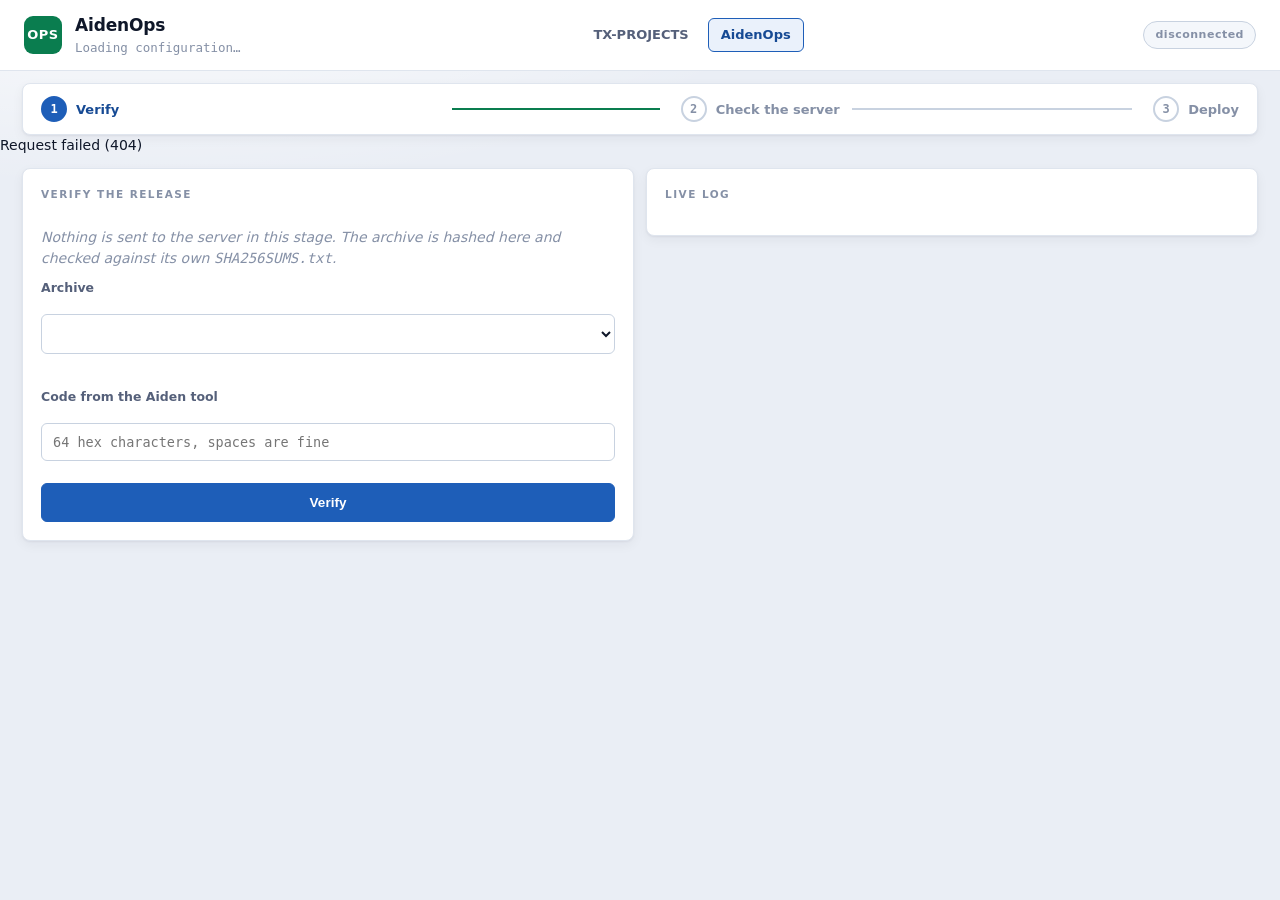
==== static/aidenops.html @ d793b5c1 "Add a separate AidenOps page to the McKesson tool Kept apart from TX-PROJECTS the same way as on the" ====
<!DOCTYPE html>
<html lang="en">
<head>
<meta charset="UTF-8">
<meta name="viewport" content="width=device-width, initial-scale=1.0">
<title>AidenOps — McKesson Deployment Tool</title>
<link rel="stylesheet" href="/static/css/style.css">
</head>
<body>

<header class="topbar">
  <div class="brand">
    <span class="brand-mark brand-mark--ops">OPS</span>
    <div>
      <h1>AidenOps</h1>
      <p class="brand-sub" id="target-host">Loading configuration&hellip;</p>
    </div>
  </div>
  <nav class="navlinks">
    <a class="navlink" href="/">TX-PROJECTS</a>
    <span class="navlink navlink-on" aria-current="page">AidenOps</span>
  </nav>
  <div class="badges">
    <span class="badge badge-dry" id="mode-badge" hidden>DRY RUN</span>
    <span class="badge badge-live" id="live-badge" hidden>LIVE DEPLOYMENT</span>
    <span class="badge badge-conn" id="socket-badge">connecting&hellip;</span>
  </div>
</header>

<!-- stage bar: fills as each stage completes -->
<ol class="stepper" id="stepper">
  <li class="stepper-item" data-stage="1">
    <span class="stepper-dot">1</span><span class="stepper-label">Verify</span>
  </li>
  <li class="stepper-item" data-stage="2">
    <span class="stepper-dot">2</span><span class="stepper-label">Check the server</span>
  </li>
  <li class="stepper-item" data-stage="3">
    <span class="stepper-dot">3</span><span class="stepper-label">Deploy</span>
  </li>
</ol>

<section class="notice notice-bad" id="error" hidden role="alert">
  <p class="notice-title" id="error-message"></p>
</section>

<main class="layout-ops">

  <!-- ═══ stage 1 ═══════════════════════════════════════════════════════ -->
  <section class="panel ops-panel" id="panel-1">
    <h2 class="panel-title">Verify the release</h2>
    <p class="hint">
      Nothing is sent to the server in this stage. The archive is hashed here and
      checked against its own <code>SHA256SUMS.txt</code>.
    </p>

    <label class="field-label" for="archive">Archive</label>
    <select id="archive" class="control"></select>
    <p class="hint" id="incoming-hint"></p>

    <label class="field-label" for="checksum">Code from the Aiden tool</label>
    <input id="checksum" class="control mono" autocomplete="off" spellcheck="false"
           placeholder="64 hex characters, spaces are fine">

    <button type="button" class="btn btn-primary" id="verify">Verify</button>
  </section>

  <!-- ═══ stage 2 ═══════════════════════════════════════════════════════ -->
  <section class="panel ops-panel" id="panel-2" hidden>
    <h2 class="panel-title">What this release contains</h2>
    <dl class="facts" id="release-facts"></dl>

    <h3 class="sub-title">Server checks</h3>
    <ul class="checklist" id="preflight"></ul>

    <button type="button" class="btn btn-primary" id="run-preflight">Check the server</button>
    <button type="button" class="btn btn-ghost" id="back-to-1">Choose another archive</button>
  </section>

  <!-- ═══ stage 3 ═══════════════════════════════════════════════════════ -->
  <section class="panel ops-panel" id="panel-3" hidden>
    <h2 class="panel-title">Deploy</h2>
    <div id="targets"></div>
    <p class="hint">
      The UI bundle is uploaded, extracted beside the live copy, configured, then
      swapped in. If it does not serve correctly afterwards it reverts itself.
    </p>
    <dl class="facts" id="deploy-facts" hidden></dl>
  </section>

  <!-- live log, shared with the TX-PROJECTS page over the same socket -->
  <section class="panel panel-log">
    <h2 class="panel-title">Live log</h2>
    <pre class="logbox" id="log"></pre>
  </section>

</main>

<script src="/static/js/aidenops.js"></script>
</body>
</html>
---- static/css/style.css ----
/* McKesson Deployment Tool — light theme.
   An operations console: the pipeline state and the live log are what the user
   watches during a deployment, so they get the space and the contrast. */

:root {
  --ground: #eaeef5;
  --surface: #ffffff;
  --sunken: #f4f7fb;
  --line: #dfe5ee;
  --line-firm: #c8d2e0;

  --ink: #0f1729;
  --ink-soft: #55607a;
  --ink-faint: #8590a6;

  --brand: #1e5eb8;
  --brand-dark: #164a94;
  --brand-wash: #eaf1fb;

  --ok: #0a7d4f;
  --ok-wash: #e7f5ee;
  --warn: #96620a;
  --warn-wash: #fdf3e3;
  --bad: #b4271b;
  --bad-wash: #fdeeec;
  --violet: #6d3fc4;

  --mono: "Cascadia Mono", "Consolas", "SF Mono", Menlo, monospace;
  --r: 8px;
  --shadow: 0 1px 2px rgba(15, 23, 41, .05), 0 4px 12px rgba(15, 23, 41, .05);
}

* { box-sizing: border-box; margin: 0; padding: 0; }

body {
  background:
    radial-gradient(1100px 420px at 12% -8%, #fff 0%, rgba(255, 255, 255, 0) 62%),
    var(--ground);
  color: var(--ink);
  font: 14px/1.5 "Segoe UI", system-ui, -apple-system, sans-serif;
  min-height: 100vh;
  -webkit-font-smoothing: antialiased;
}

/* ---------------------------------------------------------------- topbar */
.topbar {
  display: flex; align-items: center; justify-content: space-between;
  gap: 16px; flex-wrap: wrap;
  padding: 13px 24px;
  background: var(--surface);
  border-bottom: 1px solid var(--line);
}

.brand { display: flex; align-items: center; gap: 13px; }

.brand-mark {
  display: grid; place-items: center;
  width: 38px; height: 38px; border-radius: 9px;
  background: linear-gradient(150deg, var(--brand) 0%, #17407e 100%);
  color: #fff; font-weight: 700; font-size: 13px; letter-spacing: .5px;
}

.topbar h1 { font-size: 17px; font-weight: 650; letter-spacing: -.01em; }
.brand-sub { color: var(--ink-faint); font-size: 12.5px; font-family: var(--mono); }

.badges { display: flex; align-items: center; gap: 8px; }

.badge {
  padding: 5px 11px; border-radius: 999px;
  font-size: 11px; font-weight: 700; letter-spacing: .5px;
  border: 1px solid transparent;
}

.badge-dry  { background: var(--warn-wash); color: var(--warn); border-color: #eccd93; }
.badge-live { background: var(--bad-wash);  color: var(--bad);  border-color: #f0bdb7; }
.badge-conn { background: var(--sunken); color: var(--ink-faint); border-color: var(--line-firm); }
.badge-conn.online  { background: var(--ok-wash); color: var(--ok); border-color: #a9d8c3; }
.badge-conn.offline { background: var(--bad-wash); color: var(--bad); border-color: #f0bdb7; }

/* ---------------------------------------------------------------- layout */
.layout {
  display: grid; grid-template-columns: 380px 1fr;
  gap: 16px; padding: 16px 24px 28px; align-items: start;
}

@media (max-width: 1000px) { .layout { grid-template-columns: 1fr; } }

.panel {
  background: var(--surface);
  border: 1px solid var(--line);
  border-radius: var(--r);
  box-shadow: var(--shadow);
  padding: 18px;
}

.panel-wide { min-width: 0; }

.panel-title {
  font-size: 10.5px; font-weight: 700; letter-spacing: .14em;
  text-transform: uppercase; color: var(--ink-faint);
  margin-bottom: 14px;
}

.panel-subtitle { font-size: 13px; font-weight: 650; margin-bottom: 10px; }
.divider { height: 1px; background: var(--line); margin: 18px 0; }

/* ---------------------------------------------------------------- form */
.field-label {
  display: block; margin: 14px 0 6px;
  font-size: 12.5px; font-weight: 600; color: var(--ink-soft);
}
.field-label:first-of-type { margin-top: 0; }
.hint { font-weight: 400; font-style: italic; color: var(--ink-faint); }

.control {
  width: 100%; padding: 10px 11px;
  background: var(--surface); color: var(--ink);
  border: 1px solid var(--line-firm); border-radius: 6px;
  font-size: 13.5px; font-family: inherit;
}
.control:hover { border-color: var(--brand); }
.control:focus { outline: 2px solid var(--brand); outline-offset: 1px; border-color: var(--brand); }
textarea.control { resize: vertical; word-break: break-all; font-family: var(--mono); }
.mono { font-family: var(--mono); }

.btn {
  width: 100%; margin-top: 12px; padding: 11px 14px;
  border: 1px solid transparent; border-radius: 6px;
  font-size: 13.5px; font-weight: 600; cursor: pointer;
  transition: background .14s ease, border-color .14s ease;
}
.btn:disabled { opacity: .45; cursor: not-allowed; }
.btn-primary { background: var(--brand); color: #fff; border-color: var(--brand); }
.btn-primary:not(:disabled):hover { background: var(--brand-dark); }
.btn-secondary { background: var(--surface); color: var(--brand); border-color: var(--line-firm); }
.btn-secondary:not(:disabled):hover { background: var(--brand-wash); border-color: var(--brand); }
.btn-danger { background: var(--bad); color: #fff; border-color: var(--bad); }
.btn-ghost { background: transparent; color: var(--ink-soft); border-color: var(--line-firm); }
.btn-ghost:hover { color: var(--ink); background: var(--sunken); }

.checkbox {
  display: flex; align-items: center; gap: 8px; margin-top: 14px;
  font-size: 12.5px; color: var(--ink-soft); cursor: pointer;
}
.checkbox.inline { margin: 0; }
.checkbox input { accent-color: var(--brand); }

.message { margin-top: 10px; padding: 9px 11px; border-radius: 6px; font-size: 12.5px; word-break: break-word; }
.message.ok    { background: var(--ok-wash);  color: var(--ok);  border: 1px solid #a9d8c3; }
.message.error { background: var(--bad-wash); color: var(--bad); border: 1px solid #f0bdb7; }
.footnote { margin-top: 10px; font-size: 11.5px; color: var(--ink-faint); text-align: center; }

/* ---------------------------------------------------------------- info */
.info { display: grid; grid-template-columns: 128px 1fr; gap: 7px 10px; font-size: 12.5px; }
.info dt { color: var(--ink-faint); }
.info dd { word-break: break-all; font-variant-numeric: tabular-nums; }
.info dd.ok   { color: var(--ok); }
.info dd.err  { color: var(--bad); }
.info dd.warn { color: var(--warn); }
.info dt .hint { font-size: 10px; text-transform: none; }

/* ---------------------------------------------------------------- last run */
.last {
  padding: 13px 15px; margin-bottom: 18px;
  background: var(--sunken);
  border: 1px solid var(--line); border-radius: 6px;
}
.last-head { display: flex; align-items: center; justify-content: space-between; gap: 12px; margin-bottom: 10px; }
.last-head .panel-title { margin-bottom: 0; }

.pill {
  padding: 3px 10px; border-radius: 999px;
  font-size: 10.5px; font-weight: 700; letter-spacing: .5px;
  border: 1px solid transparent;
}
.pill.success { background: var(--ok-wash);  color: var(--ok);   border-color: #a9d8c3; }
.pill.failed  { background: var(--bad-wash); color: var(--bad);  border-color: #f0bdb7; }
.pill.dry     { background: var(--warn-wash); color: var(--warn); border-color: #eccd93; }

.last-facts {
  display: grid; grid-template-columns: repeat(auto-fit, minmax(190px, 1fr));
  gap: 8px 20px; font-size: 12.5px;
}
.last-facts dt {
  font-size: 10px; font-weight: 700; letter-spacing: .09em;
  text-transform: uppercase; color: var(--ink-faint);
}
.last-facts dd { word-break: break-all; font-variant-numeric: tabular-nums; }
.last-error { margin-top: 10px; font-size: 12.5px; color: var(--bad); }

/* ---------------------------------------------------------------- pipeline */
.pipeline { list-style: none; display: flex; flex-wrap: wrap; gap: 6px; margin-bottom: 20px; }

.stage {
  display: flex; align-items: center; gap: 7px;
  padding: 6px 11px; border-radius: 999px;
  background: var(--sunken); border: 1px solid var(--line);
  font-size: 12px; color: var(--ink-faint);
}
.stage-icon { width: 13px; text-align: center; font-weight: 700; }
.stage.running   { background: var(--brand-wash); border-color: #b6cff0; color: var(--brand); font-weight: 600; }
.stage.running .stage-icon { animation: spin 1s linear infinite; display: inline-block; }
.stage.completed { background: var(--ok-wash); border-color: #a9d8c3; color: var(--ok); }
.stage.failed    { background: var(--bad-wash); border-color: #f0bdb7; color: var(--bad); font-weight: 600; }
.stage.skipped   { opacity: .5; }
@keyframes spin { to { transform: rotate(360deg); } }
@media (prefers-reduced-motion: reduce) { .stage.running .stage-icon { animation: none; } }

/* ---------------------------------------------------------------- logs */
.log-header { display: flex; align-items: center; justify-content: space-between; gap: 12px; }
.log-header .panel-title { margin-bottom: 0; }
.log-actions { display: flex; align-items: center; gap: 12px; }
.log-actions .btn { width: auto; margin: 0; padding: 5px 11px; font-size: 11.5px; }

.terminal {
  margin-top: 12px; height: 440px; overflow: auto; padding: 13px 15px;
  background: var(--sunken);
  border: 1px solid var(--line);
  border-radius: 6px;
  font-family: var(--mono); font-size: 12.5px; line-height: 1.65;
  white-space: pre-wrap; word-break: break-word;
  color: var(--ink);
}
.terminal-sm { height: 140px; margin-top: 12px; }

.log-line { display: block; }
.log-time { color: var(--ink-faint); margin-right: 8px; }
.log-info    { color: var(--ink); }
.log-success { color: var(--ok); font-weight: 600; }
.log-warn    { color: var(--warn); }
.log-error   { color: var(--bad); font-weight: 600; }
.log-journal { color: var(--brand); }
.log-applog  { color: #0b6b57; }
.log-stage   { color: var(--violet); font-weight: 600; }

/* ---------------------------------------------------------------- modal */
.overlay {
  position: fixed; inset: 0; display: grid; place-items: center;
  background: rgba(15, 23, 41, .45); padding: 20px; z-index: 50;
}
.overlay[hidden] { display: none; }

.modal {
  width: min(560px, 100%);
  background: var(--surface); border: 1px solid var(--line);
  border-radius: var(--r); padding: 22px;
  box-shadow: 0 12px 40px rgba(15, 23, 41, .18);
}
.modal-title { font-size: 17px; font-weight: 650; margin-bottom: 8px; color: var(--bad); }
.modal-text { font-size: 13px; color: var(--ink-soft); margin-bottom: 14px; }

.conflict-list { display: grid; gap: 8px; }
.conflict-row {
  display: grid; grid-template-columns: auto 1fr; gap: 4px 14px;
  padding: 10px 12px; background: var(--sunken);
  border: 1px solid var(--line); border-radius: 6px;
  font-family: var(--mono); font-size: 12px; cursor: pointer;
}
.conflict-row.selected { border-color: var(--brand); background: var(--brand-wash); }
.conflict-row span:nth-child(odd) { color: var(--ink-faint); }
.modal-actions { display: flex; gap: 10px; margin-top: 18px; }
.modal-actions .btn { margin-top: 0; }

/* ================================================================ AidenOps
   A separate page. Shares the tokens and the panel shell; shares no layout
   with the deployment pipeline, which has nothing in common with this flow.
   All selectors are new names so they cannot collide with the rules above. */

/* Author display rules beat the user-agent [hidden] rule regardless of
   specificity, so any element given both a layout class and the hidden
   attribute stays laid out. State it once. */
[hidden] { display: none !important; }

.brand-mark--ops { background: var(--ok); }

.navlinks { display: flex; align-items: center; gap: 6px; }

.navlink {
  padding: 6px 12px;
  border-radius: 6px;
  font-size: 13px;
  font-weight: 600;
  color: var(--ink-soft);
  text-decoration: none;
  border: 1px solid transparent;
}

.navlink:hover { background: var(--brand-wash); color: var(--brand-dark); }

.navlink-on {
  background: var(--brand-wash);
  border-color: var(--brand);
  color: var(--brand-dark);
  cursor: default;
}

/* ---- stage bar ---- */

.stepper {
  display: flex;
  align-items: center;
  margin: 12px 22px 0;
  padding: 12px 18px;
  list-style: none;
  background: var(--surface);
  border: 1px solid var(--line);
  border-radius: var(--r);
  box-shadow: var(--shadow);
}

.stepper-item {
  display: flex;
  align-items: center;
  gap: 9px;
  flex: 1;
  min-width: 0;
  color: var(--ink-faint);
}

.stepper-item + .stepper-item::before {
  content: "";
  flex: 1;
  height: 2px;
  background: var(--line-firm);
  margin: 0 12px;
}

.stepper-item.is-done + .stepper-item::before,
.stepper-item.is-current + .stepper-item::before { background: var(--ok); }

.stepper-dot {
  display: grid;
  place-items: center;
  flex: none;
  width: 26px; height: 26px;
  border-radius: 50%;
  border: 2px solid var(--line-firm);
  background: var(--surface);
  font-family: var(--mono);
  font-size: 12px;
  font-weight: 700;
}

.stepper-label { font-size: 13px; font-weight: 600; white-space: nowrap; }

.stepper-item.is-current { color: var(--brand-dark); }
.stepper-item.is-current .stepper-dot {
  border-color: var(--brand);
  background: var(--brand);
  color: #fff;
}

.stepper-item.is-done { color: var(--ok); }
.stepper-item.is-done .stepper-dot {
  border-color: var(--ok);
  background: var(--ok);
  color: #fff;
  font-size: 0;
}
.stepper-item.is-done .stepper-dot::after { content: "\2713"; font-size: 14px; line-height: 1; }

@media (max-width: 640px) {
  .stepper-label { display: none; }
  .stepper-item { flex: none; }
}

/* ---- layout ---- */

.layout-ops {
  display: grid;
  grid-template-columns: minmax(0, 1fr) minmax(0, 1fr);
  gap: 12px;
  padding: 12px 22px 22px;
  align-items: start;
}

@media (max-width: 900px) { .layout-ops { grid-template-columns: 1fr; } }

.ops-panel { display: flex; flex-direction: column; gap: 10px; }

.sub-title {
  margin: 6px 0 0;
  font-size: 12px;
  font-weight: 700;
  letter-spacing: .06em;
  text-transform: uppercase;
  color: var(--ink-faint);
}

/* ---- server checks ---- */

.checklist { margin: 0; padding: 0; list-style: none; display: flex; flex-direction: column; }

.check {
  display: grid;
  grid-template-columns: minmax(0, 160px) minmax(0, 1fr);
  gap: 4px 12px;
  padding: 7px 0;
  border-top: 1px solid var(--line);
  font-size: 13px;
}

.check:first-child { border-top: none; }
.check-name { font-weight: 600; }
.check-detail { font-family: var(--mono); font-size: 12px; color: var(--ink-soft); overflow-wrap: anywhere; }
.check-ok .check-name { color: var(--ok); }
.check-bad .check-name { color: var(--bad); }

.check-warn {
  grid-column: 2;
  font-family: var(--mono);
  font-size: 11.5px;
  color: var(--warn);
}

/* ---- deploy targets ---- */

.target {
  display: flex;
  flex-direction: column;
  gap: 7px;
  padding: 11px 0;
  border-top: 1px solid var(--line);
}

.target:first-child { border-top: none; padding-top: 0; }
.target-label { margin: 0; font-size: 13px; font-weight: 700; }
.target-file { margin: 0; font-size: 12px; overflow-wrap: anywhere; color: var(--ink-soft); }

.notice-inline {
  margin: 0;
  padding: 7px 10px;
  background: var(--warn-wash);
  border: 1px solid var(--warn);
  border-radius: 6px;
  font-size: 12.5px;
  color: var(--warn);
}

.target .btn { align-self: flex-start; }
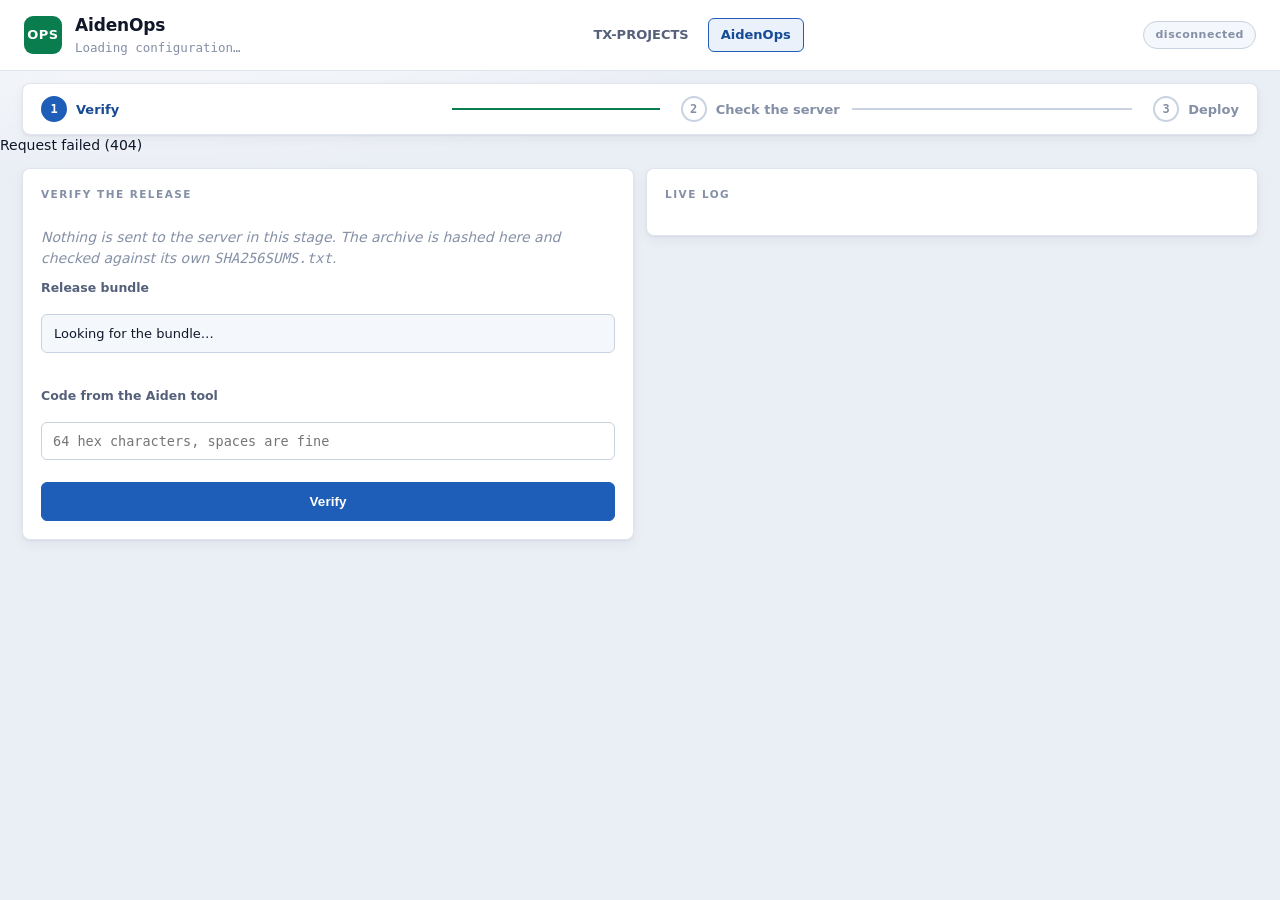
==== commit 4dd364de: "One fixed bundle name, and no dropdown The Aiden tool publishes as opsBinaries.zip, so there is exac" ====
--- a/static/aidenops.html
+++ b/static/aidenops.html
@@ -54,8 +54,8 @@
       checked against its own <code>SHA256SUMS.txt</code>.
     </p>
 
-    <label class="field-label" for="archive">Archive</label>
-    <select id="archive" class="control"></select>
+    <label class="field-label">Release bundle</label>
+    <div class="bundle" id="bundle">Looking for the bundle&hellip;</div>
     <p class="hint" id="incoming-hint"></p>
 
     <label class="field-label" for="checksum">Code from the Aiden tool</label>
--- a/static/css/style.css
+++ b/static/css/style.css
@@ -438,3 +438,58 @@
 }
 
 .target .btn { align-self: flex-start; }
+
+/* ---- confirmation and recovery ---- */
+
+.confirm, .runbook {
+  margin-top: 10px;
+  padding: 11px 13px;
+  border-radius: 6px;
+  font-size: 13px;
+}
+
+.confirm { background: var(--warn-wash); border: 1px solid var(--warn); }
+.runbook { background: var(--bad-wash); border: 1px solid var(--bad); }
+
+.confirm-title { margin: 0 0 6px; font-weight: 700; color: var(--warn); }
+.confirm-head { margin: 8px 0 3px; font-weight: 600; }
+.confirm-list { margin: 0 0 8px; padding-left: 18px; font-family: var(--mono); font-size: 12px; }
+.confirm-bad { color: var(--bad); font-weight: 700; }
+
+.runbook-title { margin: 0 0 8px; font-weight: 700; color: var(--bad); }
+
+.runbook-body {
+  margin: 0;
+  padding: 9px 11px;
+  background: #0f1729;
+  color: #d7e2f5;
+  border-radius: 5px;
+  font-family: var(--mono);
+  font-size: 11.5px;
+  line-height: 1.5;
+  white-space: pre-wrap;
+  word-break: break-word;
+  overflow-x: auto;
+}
+
+/* ---- the release bundle, reported rather than chosen ---- */
+
+.bundle {
+  display: flex;
+  flex-wrap: wrap;
+  align-items: baseline;
+  gap: 4px 14px;
+  padding: 9px 12px;
+  background: var(--sunken);
+  border: 1px solid var(--line-firm);
+  border-radius: 6px;
+  font-size: 13px;
+}
+
+.bundle-meta { color: var(--ink-soft); font-size: 12px; }
+
+.bundle-missing {
+  background: var(--warn-wash);
+  border-color: var(--warn);
+  color: var(--warn);
+}
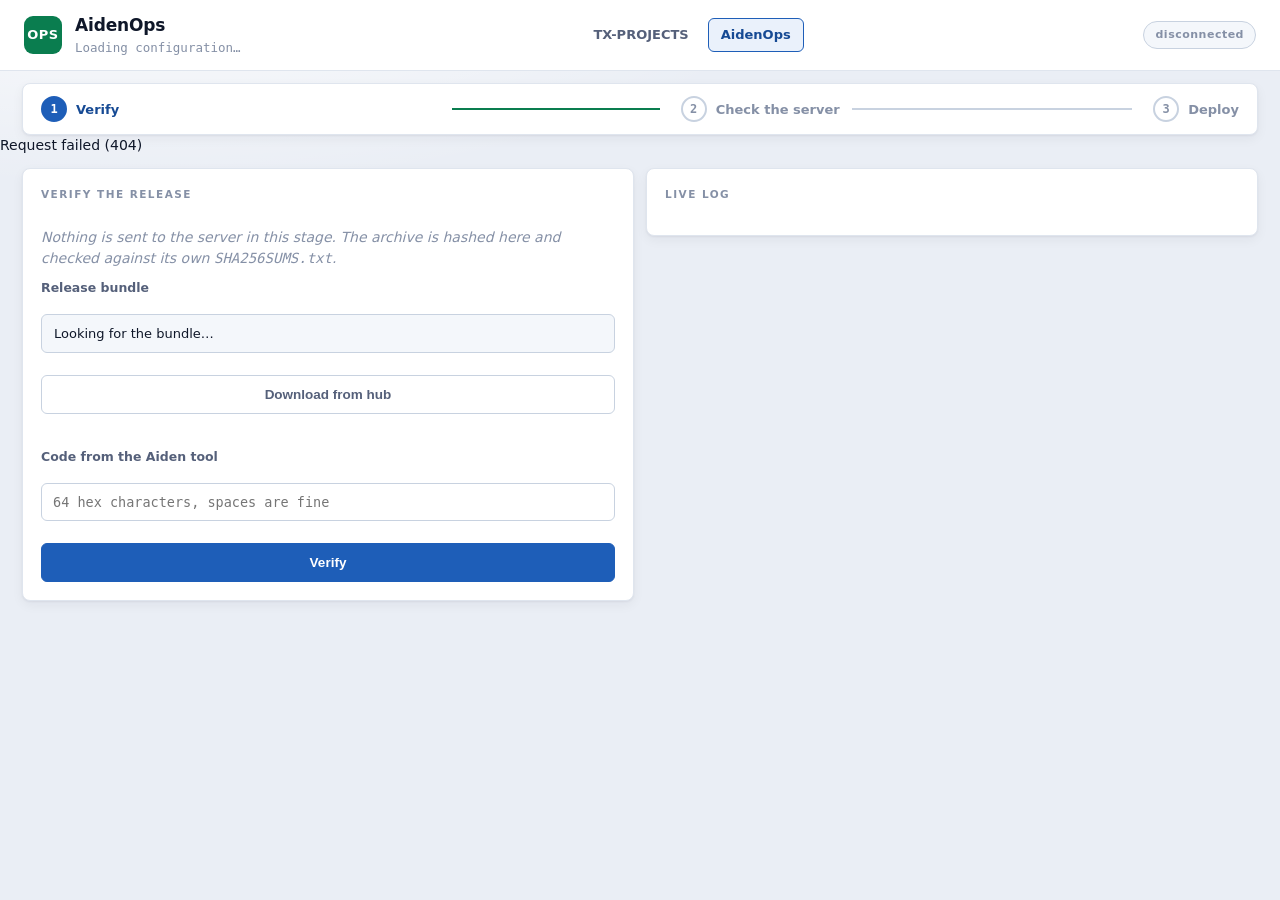
==== commit db567e55: "Fetch the bundle from the hub, and show the published name on the hub panel Two fixes, one of them a" ====
--- a/static/aidenops.html
+++ b/static/aidenops.html
@@ -56,7 +56,10 @@
 
     <label class="field-label">Release bundle</label>
     <div class="bundle" id="bundle">Looking for the bundle&hellip;</div>
-    <p class="hint" id="incoming-hint"></p>
+    <div class="bundle-actions">
+      <button type="button" class="btn btn-ghost" id="fetch">Download from hub</button>
+      <span class="hint" id="incoming-hint"></span>
+    </div>
 
     <label class="field-label" for="checksum">Code from the Aiden tool</label>
     <input id="checksum" class="control mono" autocomplete="off" spellcheck="false"
--- a/static/css/style.css
+++ b/static/css/style.css
@@ -493,3 +493,12 @@
   border-color: var(--warn);
   color: var(--warn);
 }
+
+.bundle-actions {
+  display: flex;
+  flex-wrap: wrap;
+  align-items: center;
+  gap: 10px;
+}
+
+.bundle-actions .hint { margin: 0; }
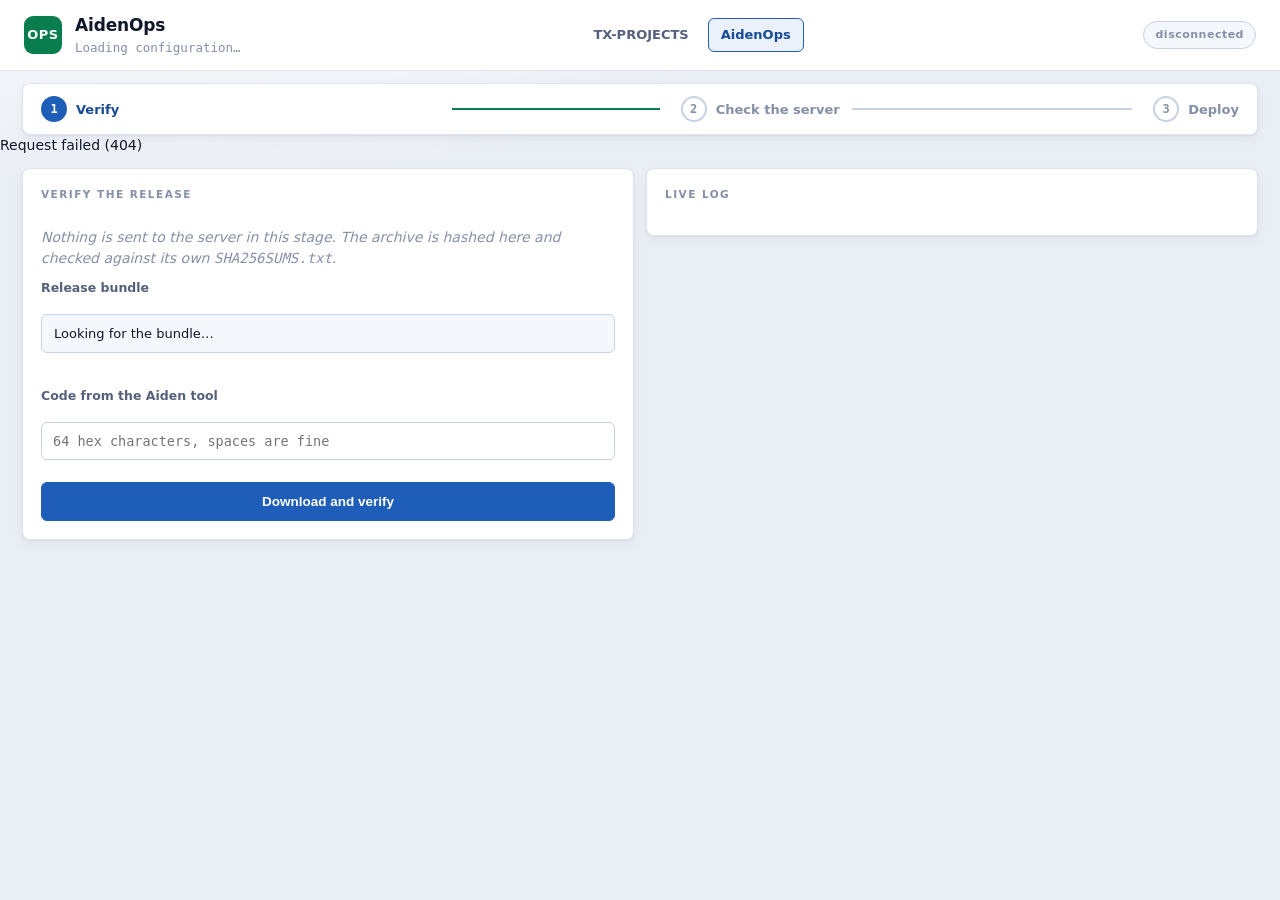
==== commit 93dc37f5: "Fix three faults the first real preflight exposed Running it against the server for the first time f" ====
--- a/static/aidenops.html
+++ b/static/aidenops.html
@@ -56,16 +56,13 @@
 
     <label class="field-label">Release bundle</label>
     <div class="bundle" id="bundle">Looking for the bundle&hellip;</div>
-    <div class="bundle-actions">
-      <button type="button" class="btn btn-ghost" id="fetch">Download from hub</button>
-      <span class="hint" id="incoming-hint"></span>
-    </div>
+    <p class="hint" id="incoming-hint"></p>
 
     <label class="field-label" for="checksum">Code from the Aiden tool</label>
     <input id="checksum" class="control mono" autocomplete="off" spellcheck="false"
            placeholder="64 hex characters, spaces are fine">
 
-    <button type="button" class="btn btn-primary" id="verify">Verify</button>
+    <button type="button" class="btn btn-primary" id="verify">Download and verify</button>
   </section>
 
   <!-- ═══ stage 2 ═══════════════════════════════════════════════════════ -->
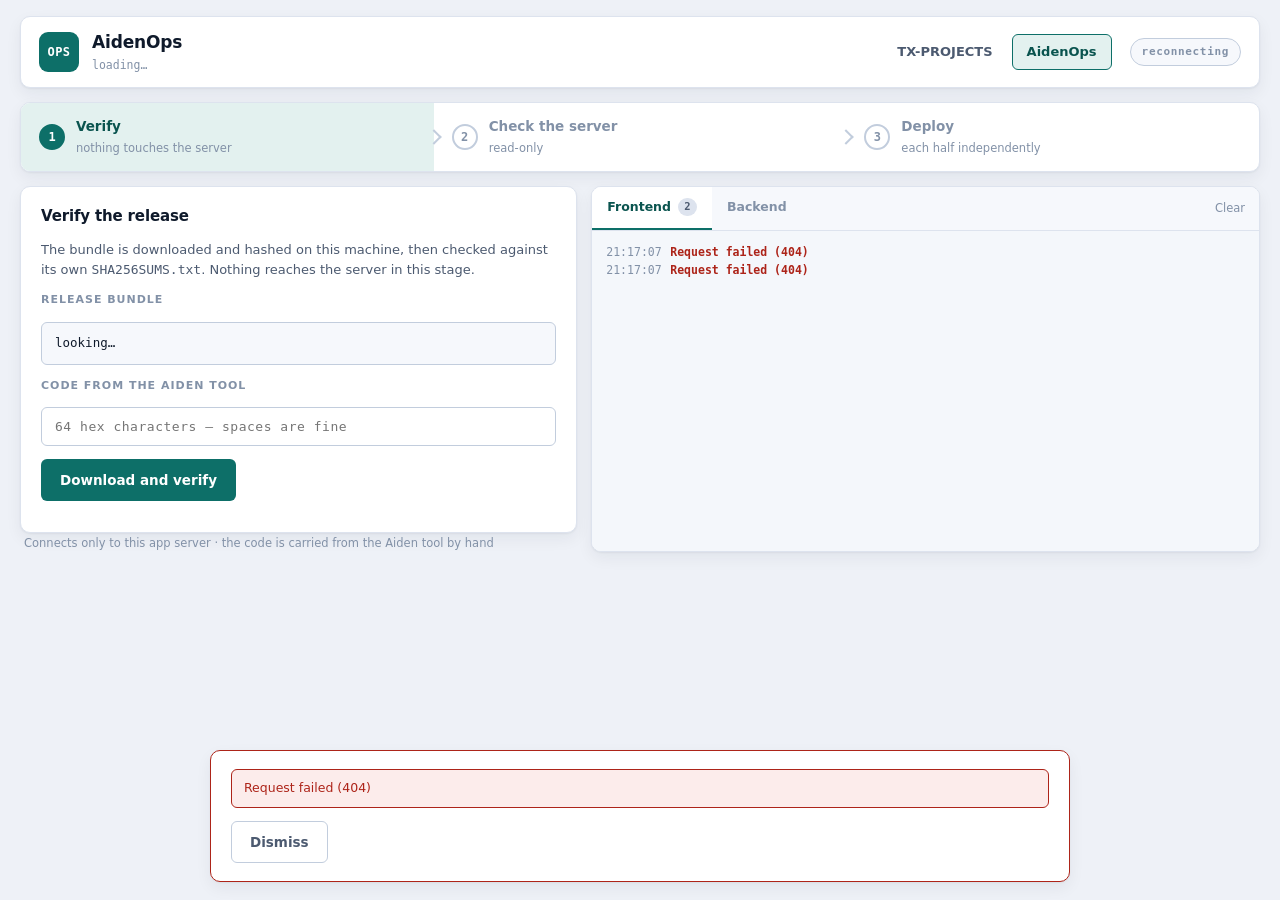
==== commit 82a0298f: "Redesign the AidenOps page: split log tabs, light theme, responsive The deploy page put the frontend" ====
--- a/static/aidenops.html
+++ b/static/aidenops.html
@@ -4,97 +4,121 @@
 <meta charset="UTF-8">
 <meta name="viewport" content="width=device-width, initial-scale=1.0">
 <title>AidenOps — McKesson Deployment Tool</title>
-<link rel="stylesheet" href="/static/css/style.css">
+<link rel="icon" href="data:image/svg+xml,<svg xmlns='http://www.w3.org/2000/svg' viewBox='0 0 16 16'><rect width='16' height='16' rx='3' fill='%230d6f68'/><path d='M3 11.5l4-7 3 5 1.5-2.5 1.5 4.5z' fill='white'/></svg>">
+<link rel="stylesheet" href="/static/css/aidenops.css">
 </head>
 <body>
+<div class="shell">
 
-<header class="topbar">
-  <div class="brand">
-    <span class="brand-mark brand-mark--ops">OPS</span>
+  <header class="top">
+    <div class="top__brand">
+      <span class="top__mark" aria-hidden="true">OPS</span>
+      <div>
+        <h1 class="top__title">AidenOps</h1>
+        <p class="top__where" id="where">loading&hellip;</p>
+      </div>
+    </div>
+
+    <nav class="tabs-page">
+      <a href="/">TX-PROJECTS</a>
+      <span class="is-here" aria-current="page">AidenOps</span>
+    </nav>
+
+    <span class="pill pill--dry" id="pill-dry" hidden>DRY RUN</span>
+    <span class="pill pill--live" id="pill-live" hidden>LIVE</span>
+    <span class="pill pill--conn" id="pill-socket">connecting</span>
+  </header>
+
+  <ol class="rail" id="rail">
+    <li class="rail__step" data-stage="1">
+      <span class="rail__n">1</span>
+      <span>
+        <span class="rail__label">Verify</span><br>
+        <span class="rail__note">nothing touches the server</span>
+      </span>
+    </li>
+    <li class="rail__step" data-stage="2">
+      <span class="rail__n">2</span>
+      <span>
+        <span class="rail__label">Check the server</span><br>
+        <span class="rail__note">read-only</span>
+      </span>
+    </li>
+    <li class="rail__step" data-stage="3">
+      <span class="rail__n">3</span>
+      <span>
+        <span class="rail__label">Deploy</span><br>
+        <span class="rail__note">each half independently</span>
+      </span>
+    </li>
+  </ol>
+
+  <div class="work">
+
+    <!-- ═══ left: whichever stage is active ═══════════════════════════════ -->
     <div>
-      <h1>AidenOps</h1>
-      <p class="brand-sub" id="target-host">Loading configuration&hellip;</p>
+
+      <section class="card" id="panel-1">
+        <h2 class="card__title">Verify the release</h2>
+        <p class="card__lead">
+          The bundle is downloaded and hashed on this machine, then checked
+          against its own <code>SHA256SUMS.txt</code>. Nothing reaches the
+          server in this stage.
+        </p>
+
+        <span class="label">Release bundle</span>
+        <div class="file" id="file">looking&hellip;</div>
+
+        <span class="label">Code from the Aiden tool</span>
+        <input id="code" class="code-input" autocomplete="off" spellcheck="false"
+               placeholder="64 hex characters — spaces are fine">
+
+        <button type="button" class="btn btn--go" id="verify">Download and verify</button>
+        <p class="hint" id="where-hint"></p>
+      </section>
+
+      <section class="card" id="panel-2" hidden>
+        <h2 class="card__title">What this release contains</h2>
+        <dl class="facts" id="release-facts"></dl>
+
+        <span class="label">Server checks</span>
+        <ul class="checks" id="checks">
+          <li class="hint">Not run yet.</li>
+        </ul>
+
+        <div>
+          <button type="button" class="btn btn--go" id="check">Check the server</button>
+          <button type="button" class="btn btn--quiet" id="back-1">Start again</button>
+        </div>
+      </section>
+
+      <section class="card" id="panel-3" hidden>
+        <h2 class="card__title">Deploy</h2>
+        <div id="targets"></div>
+        <dl class="facts" id="outcome" hidden></dl>
+        <div id="aftermath"></div>
+        <button type="button" class="btn btn--quiet" id="back-2">Back to the checks</button>
+      </section>
+
+      <p class="foot">
+        Connects only to this app server &middot; the code is carried from the
+        Aiden tool by hand
+      </p>
     </div>
+
+    <!-- ═══ right: the console ════════════════════════════════════════════ -->
+    <section class="console">
+      <div class="console__bar" id="console-tabs" role="tablist"></div>
+      <pre class="console__body" id="console-body"></pre>
+    </section>
+
   </div>
-  <nav class="navlinks">
-    <a class="navlink" href="/">TX-PROJECTS</a>
-    <span class="navlink navlink-on" aria-current="page">AidenOps</span>
-  </nav>
-  <div class="badges">
-    <span class="badge badge-dry" id="mode-badge" hidden>DRY RUN</span>
-    <span class="badge badge-live" id="live-badge" hidden>LIVE DEPLOYMENT</span>
-    <span class="badge badge-conn" id="socket-badge">connecting&hellip;</span>
-  </div>
-</header>
+</div>
 
-<!-- stage bar: fills as each stage completes -->
-<ol class="stepper" id="stepper">
-  <li class="stepper-item" data-stage="1">
-    <span class="stepper-dot">1</span><span class="stepper-label">Verify</span>
-  </li>
-  <li class="stepper-item" data-stage="2">
-    <span class="stepper-dot">2</span><span class="stepper-label">Check the server</span>
-  </li>
-  <li class="stepper-item" data-stage="3">
-    <span class="stepper-dot">3</span><span class="stepper-label">Deploy</span>
-  </li>
-</ol>
-
-<section class="notice notice-bad" id="error" hidden role="alert">
-  <p class="notice-title" id="error-message"></p>
+<section class="card" id="error-card" hidden role="alert">
+  <p class="note note--bad" id="error-text"></p>
+  <button type="button" class="btn btn--quiet" id="error-dismiss">Dismiss</button>
 </section>
-
-<main class="layout-ops">
-
-  <!-- ═══ stage 1 ═══════════════════════════════════════════════════════ -->
-  <section class="panel ops-panel" id="panel-1">
-    <h2 class="panel-title">Verify the release</h2>
-    <p class="hint">
-      Nothing is sent to the server in this stage. The archive is hashed here and
-      checked against its own <code>SHA256SUMS.txt</code>.
-    </p>
-
-    <label class="field-label">Release bundle</label>
-    <div class="bundle" id="bundle">Looking for the bundle&hellip;</div>
-    <p class="hint" id="incoming-hint"></p>
-
-    <label class="field-label" for="checksum">Code from the Aiden tool</label>
-    <input id="checksum" class="control mono" autocomplete="off" spellcheck="false"
-           placeholder="64 hex characters, spaces are fine">
-
-    <button type="button" class="btn btn-primary" id="verify">Download and verify</button>
-  </section>
-
-  <!-- ═══ stage 2 ═══════════════════════════════════════════════════════ -->
-  <section class="panel ops-panel" id="panel-2" hidden>
-    <h2 class="panel-title">What this release contains</h2>
-    <dl class="facts" id="release-facts"></dl>
-
-    <h3 class="sub-title">Server checks</h3>
-    <ul class="checklist" id="preflight"></ul>
-
-    <button type="button" class="btn btn-primary" id="run-preflight">Check the server</button>
-    <button type="button" class="btn btn-ghost" id="back-to-1">Choose another archive</button>
-  </section>
-
-  <!-- ═══ stage 3 ═══════════════════════════════════════════════════════ -->
-  <section class="panel ops-panel" id="panel-3" hidden>
-    <h2 class="panel-title">Deploy</h2>
-    <div id="targets"></div>
-    <p class="hint">
-      The UI bundle is uploaded, extracted beside the live copy, configured, then
-      swapped in. If it does not serve correctly afterwards it reverts itself.
-    </p>
-    <dl class="facts" id="deploy-facts" hidden></dl>
-  </section>
-
-  <!-- live log, shared with the TX-PROJECTS page over the same socket -->
-  <section class="panel panel-log">
-    <h2 class="panel-title">Live log</h2>
-    <pre class="logbox" id="log"></pre>
-  </section>
-
-</main>
 
 <script src="/static/js/aidenops.js"></script>
 </body>
--- a/static/css/aidenops.css
+++ b/static/css/aidenops.css
@@ -0,0 +1,683 @@
+/* AidenOps deployment console.
+ *
+ * Its own stylesheet, loaded only by /aidenops. The TX-PROJECTS page shares
+ * nothing with it, so nothing here can affect a deployment path in daily use.
+ *
+ * Light throughout, including the log panel. A dark console would be the
+ * conventional choice for monospace output, but this is a single-theme light
+ * design by instruction, and a tinted panel with coloured severity marks reads
+ * just as well without breaking that.
+ *
+ * This is an operations console: it is scanned and operated, not read. So state
+ * is encoded in shape as well as colour - a filled dot, a chip, a rule - and the
+ * log panel gets the space, because during a deployment it is the whole screen
+ * that matters.
+ */
+
+:root {
+  /* Cool, slightly blue-biased neutrals - chosen, not inherited grey. */
+  --ground: #eef1f7;
+  --surface: #ffffff;
+  --sunken: #f6f8fc;
+  --console: #f4f7fb;
+  --line: #dde3ee;
+  --line-firm: #c2cddd;
+
+  --ink: #0f1a2b;
+  --ink-soft: #4c5a70;
+  --ink-faint: #8291a7;
+
+  /* Teal is AidenOps. The Java page is blue, so the two are never mistaken
+     for each other at a glance - which matters when one is live. */
+  --accent: #0d6f68;
+  --accent-deep: #0a544f;
+  --accent-wash: #e3f1ef;
+
+  --ok: #0a7d4f;
+  --ok-wash: #e6f4ec;
+  --warn: #8a5a00;
+  --warn-wash: #fcf3e1;
+  --bad: #ad2419;
+  --bad-wash: #fceceb;
+
+  --mono: "Cascadia Mono", "Consolas", "SF Mono", Menlo, monospace;
+  --sans: "Segoe UI Variable Text", "Segoe UI", system-ui, -apple-system, sans-serif;
+
+  --r: 10px;
+  --r-sm: 6px;
+  --shadow: 0 1px 2px rgba(15, 26, 43, .05), 0 6px 16px rgba(15, 26, 43, .06);
+}
+
+* { box-sizing: border-box; }
+
+html, body { height: 100%; }
+
+body {
+  margin: 0;
+  padding: 0;
+  background: var(--ground);
+  color: var(--ink);
+  font-family: var(--sans);
+  font-size: 14px;
+  line-height: 1.5;
+  -webkit-font-smoothing: antialiased;
+}
+
+[hidden] { display: none !important; }
+
+.shell {
+  max-width: 1560px;
+  margin: 0 auto;
+  padding: 16px 20px 24px;
+  display: flex;
+  flex-direction: column;
+  gap: 14px;
+  min-height: 100%;
+}
+
+/* ─────────────────────────────────────────────────────────── header ───── */
+
+.top {
+  display: flex;
+  align-items: center;
+  gap: 18px;
+  flex-wrap: wrap;
+  padding: 13px 18px;
+  background: var(--surface);
+  border: 1px solid var(--line);
+  border-radius: var(--r);
+  box-shadow: var(--shadow);
+}
+
+.top__brand { display: flex; align-items: center; gap: 13px; margin-right: auto; }
+
+.top__mark {
+  display: grid;
+  place-items: center;
+  width: 40px; height: 40px;
+  border-radius: 9px;
+  background: var(--accent);
+  color: #fff;
+  font-family: var(--mono);
+  font-size: 12px;
+  font-weight: 700;
+  letter-spacing: .04em;
+}
+
+.top__title { margin: 0; font-size: 17px; font-weight: 650; letter-spacing: -.01em; }
+
+.top__where {
+  margin: 1px 0 0;
+  font-family: var(--mono);
+  font-size: 11.5px;
+  color: var(--ink-faint);
+}
+
+.tabs-page { display: flex; gap: 4px; }
+
+.tabs-page a, .tabs-page span {
+  padding: 7px 14px;
+  border-radius: var(--r-sm);
+  font-size: 13px;
+  font-weight: 600;
+  color: var(--ink-soft);
+  text-decoration: none;
+  border: 1px solid transparent;
+}
+
+.tabs-page a:hover { background: var(--accent-wash); color: var(--accent-deep); }
+
+.tabs-page .is-here {
+  background: var(--accent-wash);
+  border-color: var(--accent);
+  color: var(--accent-deep);
+}
+
+.pill {
+  padding: 5px 11px;
+  border-radius: 999px;
+  font-family: var(--mono);
+  font-size: 11px;
+  font-weight: 700;
+  letter-spacing: .06em;
+  border: 1px solid;
+}
+
+.pill--live { color: var(--bad); background: var(--bad-wash); border-color: var(--bad); }
+.pill--dry { color: var(--warn); background: var(--warn-wash); border-color: var(--warn); }
+.pill--conn { color: var(--ink-faint); background: var(--sunken); border-color: var(--line-firm); }
+.pill--conn.is-on { color: var(--ok); background: var(--ok-wash); border-color: var(--ok); }
+
+/* ──────────────────────────────────────────────────────── stage rail ───── */
+
+.rail {
+  display: flex;
+  align-items: stretch;
+  margin: 0;
+  padding: 0;
+  list-style: none;
+  background: var(--surface);
+  border: 1px solid var(--line);
+  border-radius: var(--r);
+  box-shadow: var(--shadow);
+  overflow: hidden;
+}
+
+.rail__step {
+  flex: 1;
+  display: flex;
+  align-items: center;
+  gap: 11px;
+  padding: 13px 18px;
+  color: var(--ink-faint);
+  position: relative;
+  min-width: 0;
+}
+
+/* A chevron rather than a connecting line: it points the direction of travel,
+   which a plain rule does not. */
+.rail__step + .rail__step::before {
+  content: "";
+  position: absolute;
+  left: 0; top: 50%;
+  width: 9px; height: 9px;
+  border-right: 2px solid var(--line-firm);
+  border-top: 2px solid var(--line-firm);
+  transform: translate(-50%, -50%) rotate(45deg);
+}
+
+.rail__n {
+  display: grid;
+  place-items: center;
+  flex: none;
+  width: 26px; height: 26px;
+  border-radius: 50%;
+  border: 2px solid var(--line-firm);
+  background: var(--surface);
+  font-family: var(--mono);
+  font-size: 12px;
+  font-weight: 700;
+}
+
+.rail__label { font-size: 13.5px; font-weight: 600; white-space: nowrap; }
+.rail__note { font-size: 11.5px; color: var(--ink-faint); }
+
+.rail__step.is-now { color: var(--accent-deep); background: var(--accent-wash); }
+.rail__step.is-now .rail__n {
+  border-color: var(--accent);
+  background: var(--accent);
+  color: #fff;
+}
+
+.rail__step.is-done { color: var(--ok); }
+.rail__step.is-done .rail__n {
+  border-color: var(--ok);
+  background: var(--ok);
+  color: #fff;
+  font-size: 0;
+}
+.rail__step.is-done .rail__n::after { content: "\2713"; font-size: 14px; line-height: 1; }
+
+/* ───────────────────────────────────────────────────────────── layout ───── */
+
+.work {
+  display: grid;
+  grid-template-columns: minmax(420px, 5fr) minmax(380px, 6fr);
+  gap: 14px;
+  align-items: start;
+  flex: 1;
+  min-height: 0;
+}
+
+.card {
+  background: var(--surface);
+  border: 1px solid var(--line);
+  border-radius: var(--r);
+  box-shadow: var(--shadow);
+  padding: 18px 20px;
+  display: flex;
+  flex-direction: column;
+  gap: 13px;
+}
+
+.card__title {
+  margin: 0;
+  font-size: 15px;
+  font-weight: 650;
+  letter-spacing: -.01em;
+}
+
+.card__lead { margin: 0; font-size: 13px; color: var(--ink-soft); max-width: 62ch; }
+
+.label {
+  font-size: 11px;
+  font-weight: 700;
+  letter-spacing: .09em;
+  text-transform: uppercase;
+  color: var(--ink-faint);
+}
+
+/* ────────────────────────────────────────────────── stage 1: verify ───── */
+
+.file {
+  display: flex;
+  flex-wrap: wrap;
+  align-items: baseline;
+  gap: 4px 14px;
+  padding: 11px 13px;
+  background: var(--sunken);
+  border: 1px solid var(--line-firm);
+  border-radius: var(--r-sm);
+  font-family: var(--mono);
+  font-size: 12.5px;
+}
+
+.file__meta { color: var(--ink-soft); font-size: 11.5px; }
+
+.file.is-missing {
+  background: var(--warn-wash);
+  border-color: var(--warn);
+  color: var(--warn);
+}
+
+.code-input {
+  width: 100%;
+  padding: 11px 13px;
+  border: 1px solid var(--line-firm);
+  border-radius: var(--r-sm);
+  background: var(--surface);
+  font-family: var(--mono);
+  font-size: 13px;
+  letter-spacing: .04em;
+  color: var(--ink);
+}
+
+.code-input:focus {
+  outline: 2px solid var(--accent);
+  outline-offset: 1px;
+  border-color: var(--accent);
+}
+
+.hint { margin: 0; font-size: 12px; color: var(--ink-faint); }
+
+/* ───────────────────────────────────────────────────────────── buttons ──── */
+
+.btn {
+  appearance: none;
+  padding: 10px 18px;
+  border-radius: var(--r-sm);
+  border: 1px solid transparent;
+  font: inherit;
+  font-size: 13.5px;
+  font-weight: 650;
+  cursor: pointer;
+  align-self: flex-start;
+}
+
+.btn--go { background: var(--accent); color: #fff; }
+.btn--go:hover:not(:disabled) { background: var(--accent-deep); }
+
+.btn--quiet {
+  background: var(--surface);
+  border-color: var(--line-firm);
+  color: var(--ink-soft);
+}
+.btn--quiet:hover:not(:disabled) { background: var(--sunken); color: var(--ink); }
+
+.btn:disabled { opacity: .5; cursor: not-allowed; }
+
+/* ───────────────────────────────────────────────────────── facts table ──── */
+
+.facts { display: grid; gap: 0; margin: 0; }
+
+.facts > div {
+  display: grid;
+  grid-template-columns: minmax(0, 150px) minmax(0, 1fr);
+  gap: 14px;
+  padding: 7px 0;
+  border-top: 1px solid var(--line);
+}
+
+.facts > div:first-child { border-top: none; }
+.facts dt { font-size: 12.5px; color: var(--ink-soft); }
+.facts dd { margin: 0; font-size: 12.5px; overflow-wrap: anywhere; }
+.facts dd.mono { font-family: var(--mono); font-size: 12px; }
+
+/* ────────────────────────────────────────────────── stage 2: checks ───── */
+
+.checks { margin: 0; padding: 0; list-style: none; }
+
+.check {
+  display: grid;
+  grid-template-columns: 18px minmax(0, 145px) minmax(0, 1fr);
+  gap: 3px 11px;
+  padding: 8px 0;
+  border-top: 1px solid var(--line);
+  font-size: 12.5px;
+}
+
+.check:first-child { border-top: none; }
+
+.check__dot {
+  width: 9px; height: 9px;
+  border-radius: 50%;
+  margin-top: 5px;
+  background: var(--ok);
+}
+
+.check.is-bad .check__dot { background: var(--bad); }
+.check.is-info .check__dot { background: var(--line-firm); }
+
+.check__name { font-weight: 600; }
+.check.is-bad .check__name { color: var(--bad); }
+.check.is-info .check__name { color: var(--ink-soft); font-weight: 500; }
+
+.check__detail {
+  grid-column: 3;
+  font-family: var(--mono);
+  font-size: 11.5px;
+  color: var(--ink-soft);
+  overflow-wrap: anywhere;
+}
+
+.check__warn {
+  grid-column: 2 / -1;
+  font-family: var(--mono);
+  font-size: 11px;
+  color: var(--warn);
+}
+
+/* ──────────────────────────────────────────────────── stage 3: deploy ──── */
+
+.target {
+  display: flex;
+  flex-direction: column;
+  gap: 9px;
+  padding: 14px 0;
+  border-top: 1px solid var(--line);
+}
+
+.target:first-child { border-top: none; padding-top: 0; }
+
+.target__head { display: flex; align-items: baseline; gap: 10px; flex-wrap: wrap; }
+.target__name { margin: 0; font-size: 14px; font-weight: 650; }
+
+.chip {
+  padding: 2px 9px;
+  border-radius: 999px;
+  font-family: var(--mono);
+  font-size: 10.5px;
+  font-weight: 700;
+  letter-spacing: .05em;
+  background: var(--accent-wash);
+  color: var(--accent-deep);
+}
+
+.target__file {
+  margin: 0;
+  font-family: var(--mono);
+  font-size: 11.5px;
+  color: var(--ink-soft);
+  overflow-wrap: anywhere;
+}
+
+.done {
+  margin: 0;
+  padding: 9px 13px;
+  border-radius: var(--r-sm);
+  background: var(--ok-wash);
+  border: 1px solid var(--ok);
+  color: var(--ok);
+  font-size: 13px;
+  font-weight: 700;
+  align-self: flex-start;
+}
+
+.note {
+  margin: 0;
+  padding: 9px 12px;
+  border-radius: var(--r-sm);
+  font-size: 12.5px;
+  line-height: 1.5;
+  border: 1px solid;
+}
+
+.note--warn { background: var(--warn-wash); border-color: var(--warn); color: var(--warn); }
+.note--bad { background: var(--bad-wash); border-color: var(--bad); color: var(--bad); }
+.note--info { background: var(--sunken); border-color: var(--line-firm); color: var(--ink-soft); }
+
+.note__title { margin: 0 0 5px; font-weight: 700; }
+.note ul { margin: 4px 0 0; padding-left: 18px; }
+.note li { font-family: var(--mono); font-size: 11.5px; }
+
+.runbook {
+  margin: 0;
+  padding: 11px 13px;
+  background: var(--sunken);
+  border: 1px solid var(--bad);
+  border-left-width: 3px;
+  border-radius: var(--r-sm);
+  font-family: var(--mono);
+  font-size: 11.5px;
+  line-height: 1.6;
+  white-space: pre-wrap;
+  word-break: break-word;
+  overflow-x: auto;
+  color: var(--ink);
+}
+
+/* ───────────────────────────────────────────────────────── the console ──── */
+
+.console {
+  background: var(--surface);
+  border: 1px solid var(--line);
+  border-radius: var(--r);
+  box-shadow: var(--shadow);
+  display: flex;
+  flex-direction: column;
+  overflow: hidden;
+  position: sticky;
+  top: 16px;
+  max-height: calc(100vh - 32px);
+}
+
+.console__bar {
+  display: flex;
+  align-items: stretch;
+  gap: 0;
+  border-bottom: 1px solid var(--line);
+  background: var(--sunken);
+}
+
+.console__tab {
+  appearance: none;
+  background: none;
+  border: 0;
+  border-bottom: 2px solid transparent;
+  padding: 11px 15px;
+  font: inherit;
+  font-size: 12.5px;
+  font-weight: 650;
+  color: var(--ink-faint);
+  cursor: pointer;
+  display: flex;
+  align-items: center;
+  gap: 7px;
+}
+
+.console__tab:hover { color: var(--ink-soft); }
+
+.console__tab.is-on {
+  color: var(--accent-deep);
+  border-bottom-color: var(--accent);
+  background: var(--surface);
+}
+
+/* A count, not just a dot: on an inactive tab it says how much you have not
+   looked at, which a dot cannot. */
+.console__count {
+  min-width: 19px;
+  padding: 1px 5px;
+  border-radius: 999px;
+  background: var(--line);
+  color: var(--ink-soft);
+  font-family: var(--mono);
+  font-size: 10.5px;
+  font-weight: 700;
+  text-align: center;
+}
+
+.console__tab.has-new .console__count { background: var(--accent); color: #fff; }
+.console__tab.has-bad .console__count { background: var(--bad); color: #fff; }
+
+.console__spacer { flex: 1; }
+
+.console__clear {
+  appearance: none;
+  background: none;
+  border: 0;
+  padding: 11px 14px;
+  font: inherit;
+  font-size: 11.5px;
+  color: var(--ink-faint);
+  cursor: pointer;
+}
+
+.console__clear:hover { color: var(--ink-soft); }
+
+.console__body {
+  margin: 0;
+  padding: 12px 14px;
+  background: var(--console);
+  overflow: auto;
+  flex: 1;
+  min-height: 320px;
+  font-family: var(--mono);
+  font-size: 11.5px;
+  line-height: 1.65;
+}
+
+.console__empty { color: var(--ink-faint); font-style: italic; }
+
+.line { display: grid; grid-template-columns: 54px 1fr; gap: 10px; }
+.line__at { color: var(--ink-faint); font-variant-numeric: tabular-nums; }
+.line__text { white-space: pre-wrap; word-break: break-word; }
+
+/* Severity read from the text, because journalctl and nginx do not tag it and
+   an operator scanning a wall of lines needs the failures to surface. */
+.line.is-bad .line__text { color: var(--bad); font-weight: 600; }
+.line.is-warn .line__text { color: var(--warn); }
+.line.is-step .line__text { color: var(--accent-deep); font-weight: 650; }
+
+.line__tag {
+  display: inline-block;
+  margin-right: 7px;
+  padding: 0 5px;
+  border-radius: 3px;
+  background: var(--line);
+  color: var(--ink-soft);
+  font-size: 10px;
+  font-weight: 700;
+  letter-spacing: .04em;
+  text-transform: uppercase;
+}
+
+/* ───────────────────────────────────────────────────── the copied code ──── */
+
+.hash {
+  display: block;
+  padding: 12px 14px;
+  background: var(--sunken);
+  border: 1px solid var(--line-firm);
+  border-radius: var(--r-sm);
+  font-family: var(--mono);
+  font-size: 13px;
+  line-height: 1.8;
+  letter-spacing: .06em;
+  word-break: break-all;
+}
+
+.foot {
+  margin: 0;
+  padding: 2px 4px 0;
+  font-size: 11.5px;
+  color: var(--ink-faint);
+}
+
+/* ─────────────────────────────────────────────────────── the error card ──── */
+
+#error-card {
+  position: fixed;
+  left: 20px;
+  right: 20px;
+  bottom: 18px;
+  max-width: 860px;
+  margin: 0 auto;
+  border-color: var(--bad);
+  z-index: 30;
+}
+
+/* ────────────────────────────────────────────────────────── responsive ──── */
+
+/* The console stops being a column and becomes the section below. It also stops
+   being sticky - a sticky panel in a single-column layout pins itself over the
+   thing you are trying to read. */
+@media (max-width: 1080px) {
+  .work { grid-template-columns: 1fr; }
+
+  .console {
+    position: static;
+    max-height: none;
+  }
+
+  .console__body { min-height: 260px; max-height: 46vh; }
+}
+
+@media (max-width: 860px) {
+  .shell { padding: 12px 14px 20px; gap: 11px; }
+
+  .top { gap: 12px; padding: 11px 14px; }
+  .top__brand { width: 100%; }
+  .tabs-page { order: 3; }
+
+  /* Wrapped rather than squeezed: three steps at this width would put two
+     words on three lines each. */
+  .rail { flex-wrap: wrap; }
+  .rail__step { flex: 1 1 100%; padding: 10px 14px; }
+  .rail__step + .rail__step::before {
+    left: 22px;
+    top: 0;
+    transform: translate(-50%, -50%) rotate(135deg);
+  }
+
+  .card { padding: 15px 16px; }
+
+  /* Labels above values, which is the only thing that fits and reads. */
+  .facts > div { grid-template-columns: 1fr; gap: 2px; }
+  .facts dt { font-size: 11.5px; color: var(--ink-faint); }
+
+  .check { grid-template-columns: 18px 1fr; }
+  .check__detail, .check__warn { grid-column: 2; }
+}
+
+@media (max-width: 560px) {
+  /* The step notes are the first thing to go: helpful, not load-bearing. */
+  .rail__note { display: none; }
+
+  .btn { width: 100%; text-align: center; }
+  .btn--quiet, .btn--go { align-self: stretch; }
+  .done { align-self: stretch; text-align: center; }
+
+  .console__tab { padding: 10px 11px; font-size: 12px; }
+  .console__body { font-size: 11px; padding: 10px; }
+  .line { grid-template-columns: 46px 1fr; gap: 7px; }
+
+  /* A 64-character hash cannot be one line here, so let it wrap in blocks
+     rather than force the page sideways. */
+  .hash { font-size: 12px; letter-spacing: .04em; }
+
+  #error-card { left: 10px; right: 10px; bottom: 10px; }
+}
+
+/* Nothing may push the page sideways. Wide content scrolls inside its own box. */
+.runbook, .console__body, .hash { max-width: 100%; }
